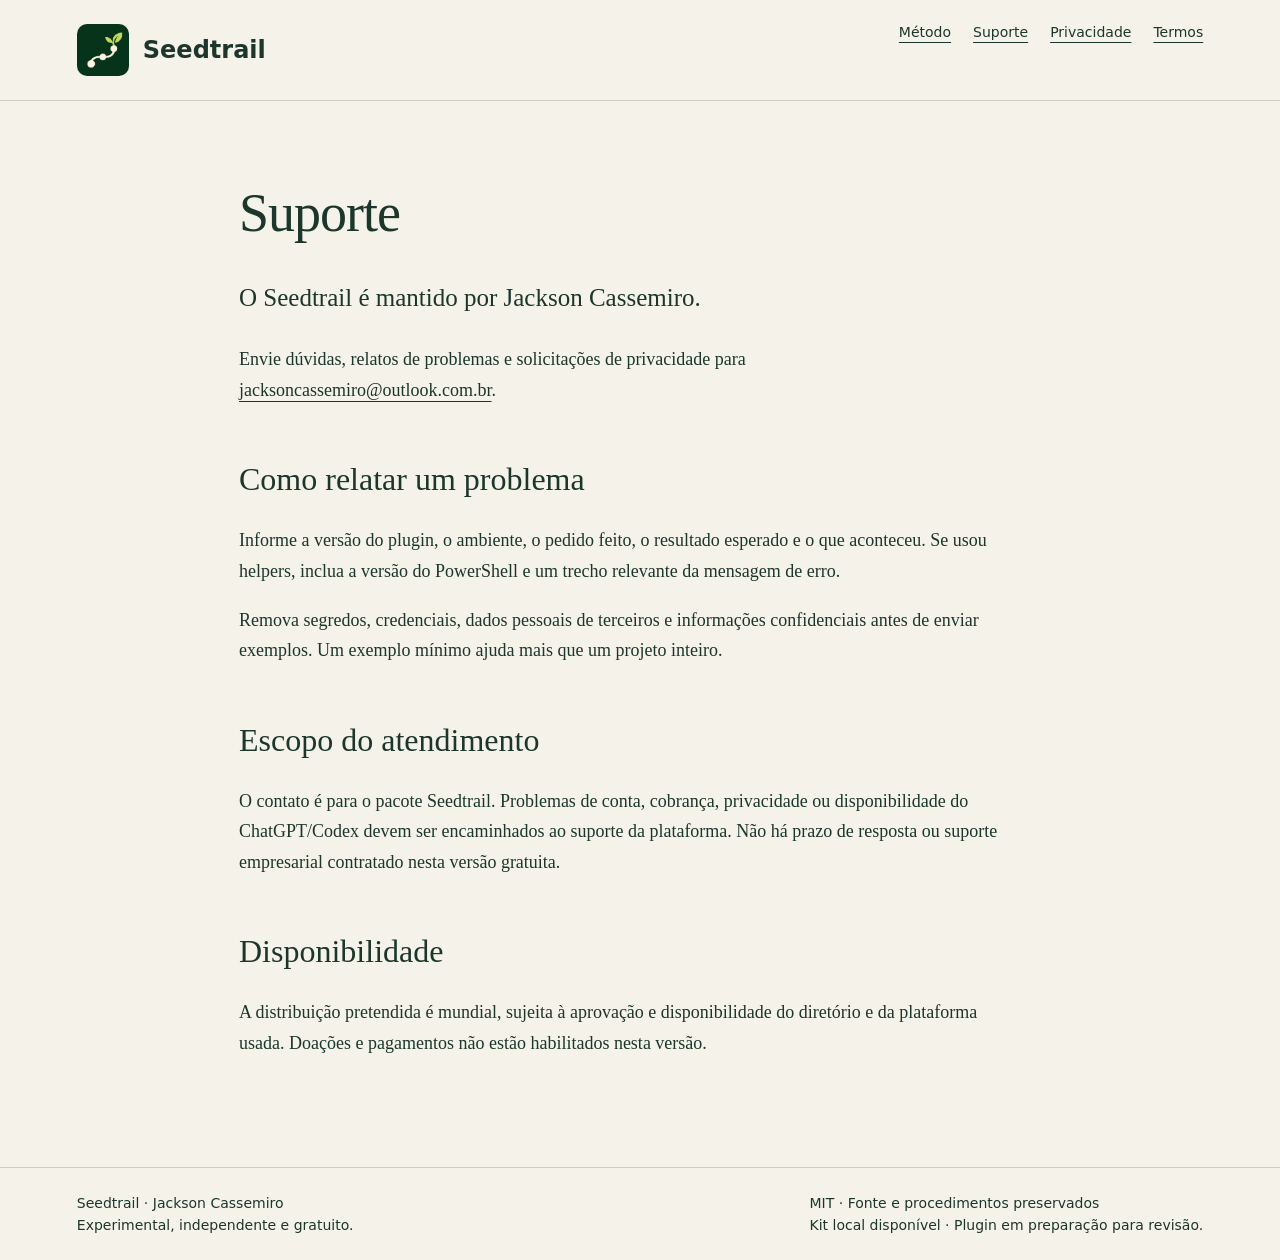
==== website/support.html @ 879f9fea "Add portable plugin distribution and public Seedtrail website" ====
<!doctype html><html lang="pt-BR"><head><meta charset="utf-8"><meta name="viewport" content="width=device-width,initial-scale=1"><title>Suporte — Seedtrail</title><meta name="description" content="Seedtrail: método experimental independente para produtos, com evidências, decisões e contexto preservado."><link rel="icon" type="image/png" href="icon.png"><link rel="stylesheet" href="style.css"></head><body><header><a class="brand" href="index.html"><img src="icon.png" width="52" height="52" alt=""><strong>Seedtrail</strong></a><nav aria-label="Navegação principal"><a href="index.html">Método</a><a href="support.html">Suporte</a><a href="privacy.html">Privacidade</a><a href="terms.html">Termos</a></nav></header><main class="policy"><h1>Suporte</h1><p class="lead">O Seedtrail é mantido por Jackson Cassemiro.</p><p>Envie dúvidas, relatos de problemas e solicitações de privacidade para <a href="mailto:jacksoncassemiro@outlook.com.br">jacksoncassemiro@outlook.com.br</a>.</p><h2>Como relatar um problema</h2><p>Informe a versão do plugin, o ambiente, o pedido feito, o resultado esperado e o que aconteceu. Se usou helpers, inclua a versão do PowerShell e um trecho relevante da mensagem de erro.</p><p>Remova segredos, credenciais, dados pessoais de terceiros e informações confidenciais antes de enviar exemplos. Um exemplo mínimo ajuda mais que um projeto inteiro.</p><h2>Escopo do atendimento</h2><p>O contato é para o pacote Seedtrail. Problemas de conta, cobrança, privacidade ou disponibilidade do ChatGPT/Codex devem ser encaminhados ao suporte da plataforma. Não há prazo de resposta ou suporte empresarial contratado nesta versão gratuita.</p><h2>Disponibilidade</h2><p>A distribuição pretendida é mundial, sujeita à aprovação e disponibilidade do diretório e da plataforma usada. Doações e pagamentos não estão habilitados nesta versão.</p></main><footer><span>Seedtrail · Jackson Cassemiro<br>Experimental, independente e gratuito.</span><span>MIT · Fonte e procedimentos preservados<br>Kit local disponível · Plugin em preparação para revisão.</span></footer></body></html>
---- website/style.css ----
*{box-sizing:border-box}body{margin:0;background:#f5f3e9;color:#1c362b;font:18px/1.7 Georgia,serif}a{color:inherit;text-underline-offset:5px}a:focus-visible{outline:3px solid #608c38;outline-offset:5px}header,footer{padding:24px max(6vw,20px);display:flex;gap:24px;justify-content:space-between;flex-wrap:wrap;border-bottom:1px solid #ccd0bf}header strong{font:700 24px system-ui}nav{display:flex;gap:22px;flex-wrap:wrap;font:14px system-ui}main{max-width:1080px;margin:auto;padding:64px 24px 90px}h1{font-weight:400;font-size:clamp(42px,7vw,86px);line-height:1.05;letter-spacing:-3px;max-width:870px;margin:20px 0 35px}h2{font-size:32px;font-weight:400;line-height:1.2;margin-top:55px}p{max-width:760px}small,.eyebrow{font:12px system-ui;letter-spacing:1.5px;text-transform:uppercase}section{border-top:1px solid #ccd0bf;margin-top:56px;padding-top:20px}.lead{font-size:25px;max-width:800px}.action{display:inline-block;background:#183d2c;color:#fff;padding:14px 24px;border-radius:4px;text-decoration:none;font:16px system-ui;margin:15px 12px 15px 0}.secondary{background:transparent;color:#183d2c;border:1px solid #183d2c}.steps{display:grid;grid-template-columns:repeat(3,1fr);gap:40px}blockquote{margin:22px 0;padding:20px 28px;background:#e7ead9;border-left:3px solid #42642b;max-width:780px}footer{border-top:1px solid #ccd0bf;border-bottom:0;font:14px/1.6 system-ui}img.logo{width:65px;height:65px;float:right;border-radius:12px}.policy{max-width:850px}.policy h1{font-size:54px;letter-spacing:-1px}.draft{padding:12px 24px;background:#e9dab3;font:14px system-ui}@media(max-width:650px){.steps{grid-template-columns:1fr}main{padding-top:35px}h1{letter-spacing:-1.5px}.lead{font-size:22px}nav{gap:15px}}
.brand{display:flex;align-items:center;gap:14px;text-decoration:none}.brand img{border-radius:10px}.eyebrow{letter-spacing:0;text-transform:none;font-size:14px}.steps h3{font-size:24px;font-weight:400}
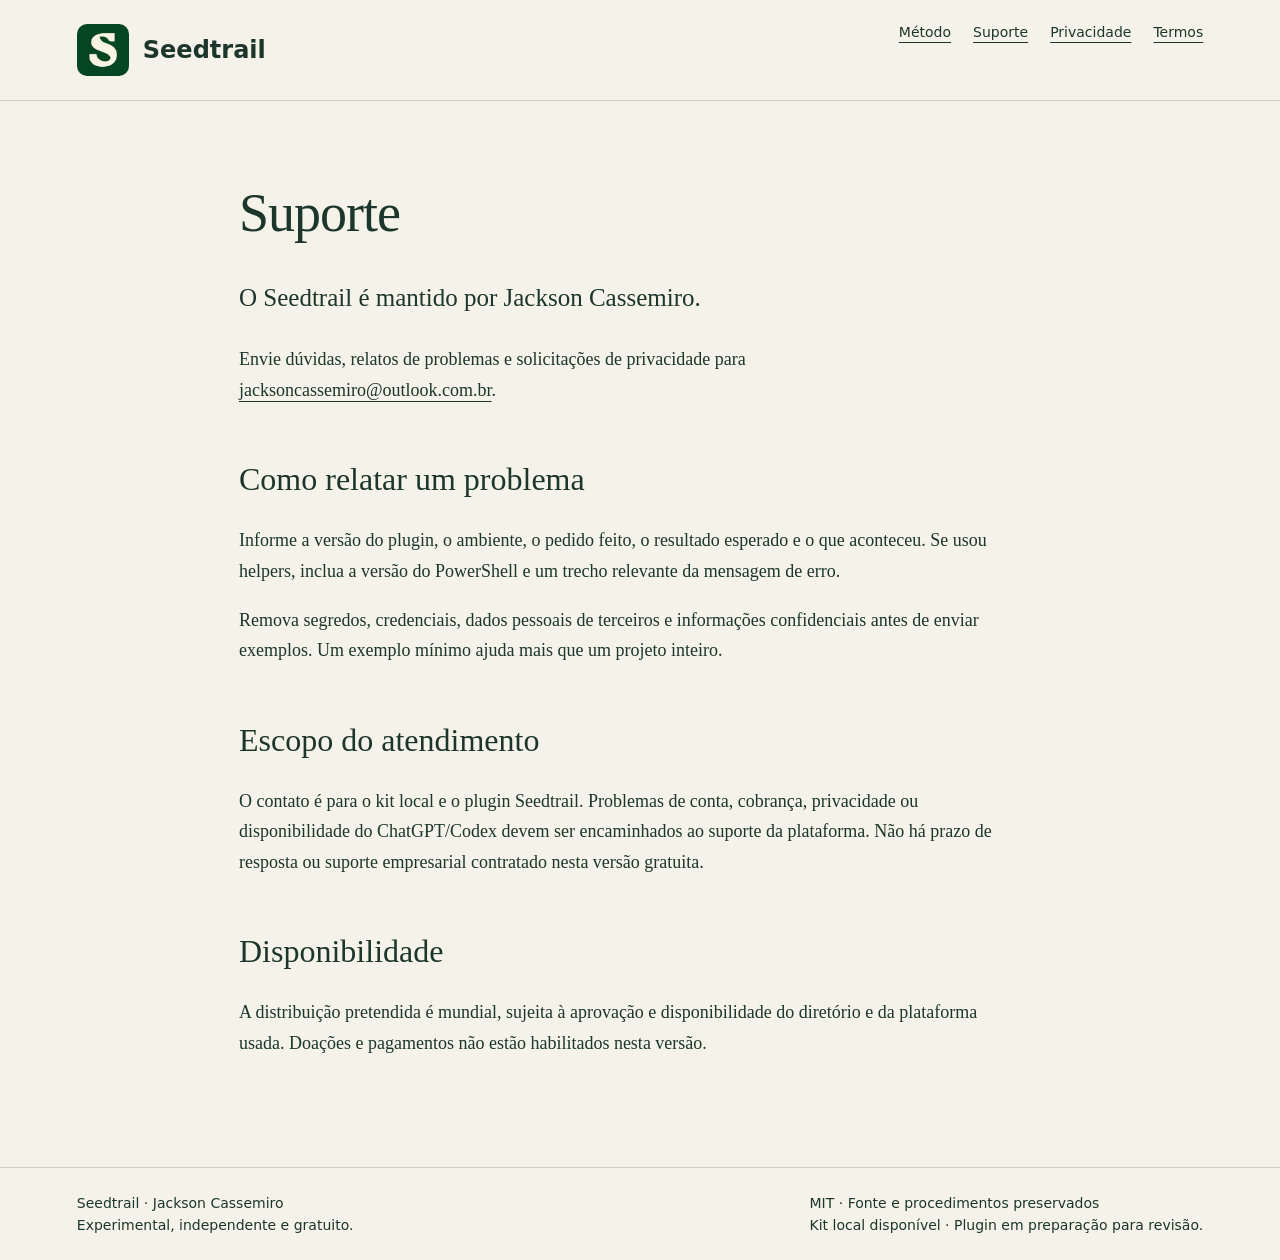
==== commit 3108d4f2: "Simplify Seedtrail logo and finalize public listing URLs" ====
--- a/website/support.html
+++ b/website/support.html
@@ -1 +1 @@
-<!doctype html><html lang="pt-BR"><head><meta charset="utf-8"><meta name="viewport" content="width=device-width,initial-scale=1"><title>Suporte — Seedtrail</title><meta name="description" content="Seedtrail: método experimental independente para produtos, com evidências, decisões e contexto preservado."><link rel="icon" type="image/png" href="icon.png"><link rel="stylesheet" href="style.css"></head><body><header><a class="brand" href="index.html"><img src="icon.png" width="52" height="52" alt=""><strong>Seedtrail</strong></a><nav aria-label="Navegação principal"><a href="index.html">Método</a><a href="support.html">Suporte</a><a href="privacy.html">Privacidade</a><a href="terms.html">Termos</a></nav></header><main class="policy"><h1>Suporte</h1><p class="lead">O Seedtrail é mantido por Jackson Cassemiro.</p><p>Envie dúvidas, relatos de problemas e solicitações de privacidade para <a href="mailto:jacksoncassemiro@outlook.com.br">jacksoncassemiro@outlook.com.br</a>.</p><h2>Como relatar um problema</h2><p>Informe a versão do plugin, o ambiente, o pedido feito, o resultado esperado e o que aconteceu. Se usou helpers, inclua a versão do PowerShell e um trecho relevante da mensagem de erro.</p><p>Remova segredos, credenciais, dados pessoais de terceiros e informações confidenciais antes de enviar exemplos. Um exemplo mínimo ajuda mais que um projeto inteiro.</p><h2>Escopo do atendimento</h2><p>O contato é para o pacote Seedtrail. Problemas de conta, cobrança, privacidade ou disponibilidade do ChatGPT/Codex devem ser encaminhados ao suporte da plataforma. Não há prazo de resposta ou suporte empresarial contratado nesta versão gratuita.</p><h2>Disponibilidade</h2><p>A distribuição pretendida é mundial, sujeita à aprovação e disponibilidade do diretório e da plataforma usada. Doações e pagamentos não estão habilitados nesta versão.</p></main><footer><span>Seedtrail · Jackson Cassemiro<br>Experimental, independente e gratuito.</span><span>MIT · Fonte e procedimentos preservados<br>Kit local disponível · Plugin em preparação para revisão.</span></footer></body></html>+<!doctype html><html lang="pt-BR"><head><meta charset="utf-8"><meta name="viewport" content="width=device-width,initial-scale=1"><title>Suporte — Seedtrail</title><meta name="description" content="Seedtrail: método experimental independente para produtos, com evidências, decisões e contexto preservado."><link rel="icon" type="image/png" href="icon.png"><link rel="stylesheet" href="style.css"></head><body><header><a class="brand" href="index.html"><img src="icon.png" width="52" height="52" alt=""><strong>Seedtrail</strong></a><nav aria-label="Navegação principal"><a href="index.html">Método</a><a href="support.html">Suporte</a><a href="privacy.html">Privacidade</a><a href="terms.html">Termos</a></nav></header><main class="policy"><h1>Suporte</h1><p class="lead">O Seedtrail é mantido por Jackson Cassemiro.</p><p>Envie dúvidas, relatos de problemas e solicitações de privacidade para <a href="mailto:jacksoncassemiro@outlook.com.br">jacksoncassemiro@outlook.com.br</a>.</p><h2>Como relatar um problema</h2><p>Informe a versão do plugin, o ambiente, o pedido feito, o resultado esperado e o que aconteceu. Se usou helpers, inclua a versão do PowerShell e um trecho relevante da mensagem de erro.</p><p>Remova segredos, credenciais, dados pessoais de terceiros e informações confidenciais antes de enviar exemplos. Um exemplo mínimo ajuda mais que um projeto inteiro.</p><h2>Escopo do atendimento</h2><p>O contato é para o kit local e o plugin Seedtrail. Problemas de conta, cobrança, privacidade ou disponibilidade do ChatGPT/Codex devem ser encaminhados ao suporte da plataforma. Não há prazo de resposta ou suporte empresarial contratado nesta versão gratuita.</p><h2>Disponibilidade</h2><p>A distribuição pretendida é mundial, sujeita à aprovação e disponibilidade do diretório e da plataforma usada. Doações e pagamentos não estão habilitados nesta versão.</p></main><footer><span>Seedtrail · Jackson Cassemiro<br>Experimental, independente e gratuito.</span><span>MIT · Fonte e procedimentos preservados<br>Kit local disponível · Plugin em preparação para revisão.</span></footer></body></html>
